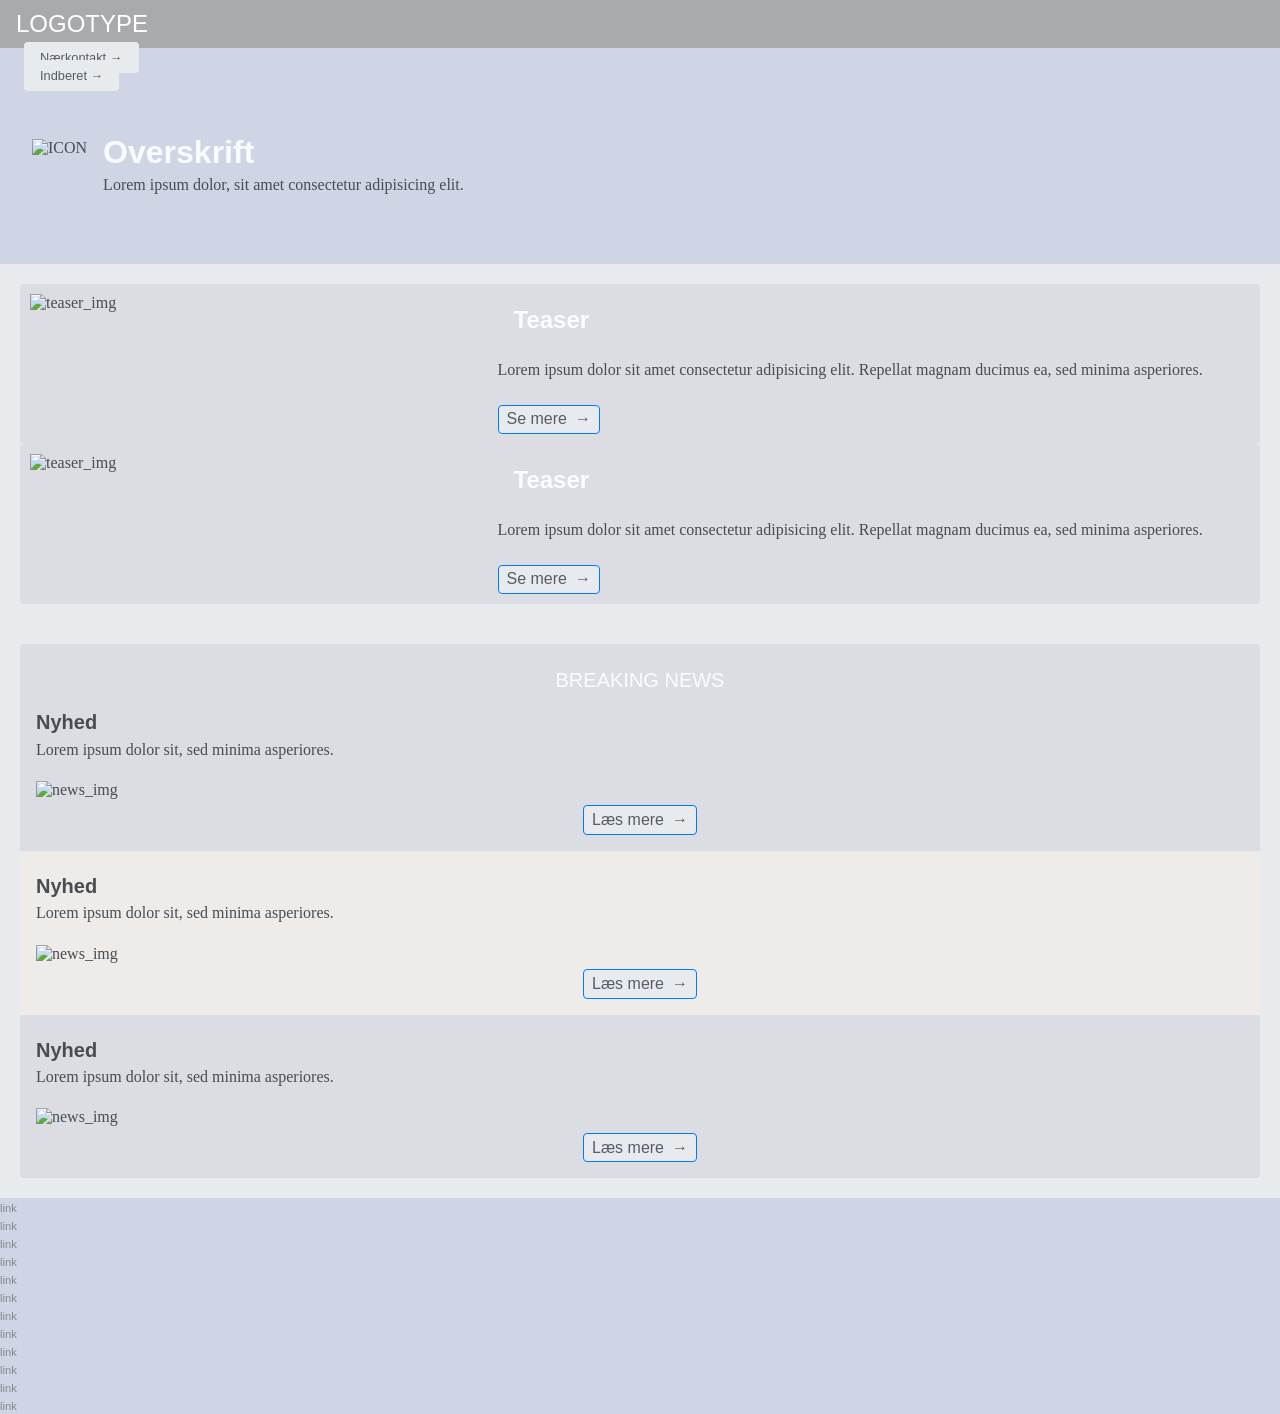
==== index.html @ 35d1363d "initializes project" ====
<!DOCTYPE html>
<html lang="en">
  <head>
    <meta charset="UTF-8" />
    <meta http-equiv="X-UA-Compatible" content="IE=edge" />
    <meta name="viewport" content="width=device-width, initial-scale=1.0" />
    <link rel="stylesheet" href="css/custom.css" />
    <link rel="stylesheet" href="css/general.css" />
    <link rel="stylesheet" href="css/layout.css" />
    <link rel="stylesheet" href="css/burger.css" />
    <link rel="stylesheet" href="css/cards.css" />
    <link rel="icon" type="image/png" href="img/fav.png" />
    <title>Emergency Site</title>
  </head>
  <body id="frontpage">
    <header>
      <nav>
        <div id="logotype-wrapper">
          <a href="index.html"> LOGOTYPE </a>
        </div>
        <ul class="menu">
          <li><a class="menuItem" href="instruction.html">Nærkontakt </a></li>
          <li><a class="menuItem" href="register.html">Indberet</a></li>
        </ul>
      </nav>
    </header>
    <section id="main-disclamer">
      <div id="main-disclamer-content">
        <img src="warning" alt="ICON" />
        <div>
          <h1>Overskrift</h1>
          <p>Lorem ipsum dolor, sit amet consectetur adipisicing elit.</p>
        </div>
      </div>
    </section>
    <main>
      <section id="daily">
        <article class="daily_card">
          <img src="" alt="teaser_img" />
          <div class="daily_text">
            <h2>Teaser</h2>
            <p>Lorem ipsum dolor sit amet consectetur adipisicing elit. Repellat magnam ducimus ea, sed minima asperiores.</p>
            <a href="" class="cta_btn">Se mere</a>
          </div>
        </article>
        <article class="daily_card">
          <img src="" alt="teaser_img" />
          <div class="daily_text">
            <h2>Teaser</h2>
            <p>Lorem ipsum dolor sit amet consectetur adipisicing elit. Repellat magnam ducimus ea, sed minima asperiores.</p>
            <a href="" class="cta_btn">Se mere</a>
          </div>
        </article>
      </section>
      <section id="breaking">
        <article class="news_card">
          <h3>Nyhed</h3>
          <p>Lorem ipsum dolor sit, sed minima asperiores.</p>
          <img src="" alt="news_img" />
          <a class="cta_btn" href="">Læs mere</a>
        </article>
        <article class="news_card">
          <h3>Nyhed</h3>
          <p>Lorem ipsum dolor sit, sed minima asperiores.</p>
          <img src="" alt="news_img" />
          <a class="cta_btn" href="">Læs mere</a>
        </article>
        <article class="news_card">
          <h3>Nyhed</h3>
          <p>Lorem ipsum dolor sit, sed minima asperiores.</p>
          <img src="" alt="news_img" />
          <a class="cta_btn" href="">Læs mere</a>
        </article>
      </section>
    </main>

    <footer>
      <nav class="some">
        <ul>
          <li><a href="">link</a></li>
          <li><a href="">link</a></li>
          <li><a href="">link</a></li>
          <li><a href="">link</a></li>
        </ul>
      </nav>
      <nav class="another">
        <ul>
          <li><a href="">link</a></li>
          <li><a href="">link</a></li>
          <li><a href="">link</a></li>
          <li><a href="">link</a></li>
        </ul>
      </nav>
      <nav class="yetanother">
        <ul>
          <li><a href="">link</a></li>
          <li><a href="">link</a></li>
          <li><a href="">link</a></li>
          <li><a href="">link</a></li>
        </ul>
      </nav>
    </footer>
    <!-- <script src="js/main.js"></script> -->
  </body>
</html>
---- css/custom.css ----
:root {
  /* Colours */
  --primary-bg-color: #e8ebee; /* used */
  --primary-font-color: #474d52; /* used */

  --secondary-bg-color: #5d656c; /* used */
  --secondary-font-color: #d5e5f4; /* used */

  /* CAN BE DELETED WHEN THE PLACEHOLDER CLASS IS DELETED */
  --placeholder-bg-color: #eb9e1a; /* used */
  --placeholder-font-color: #575c61; /* used */

  /* NOT USED AT THE MOMENT */
  --info-color: #17a2b8;
  --warning-color: #ffc107;
  --danger-color: #dc3545;

  /* Borders */
  --border-color: #007bff; /* used */
  --border-color-light: #f7f5c2; /* used */
  --border-radius: 0.25rem;

  /* Links */
  --link-color: #84888e; /* used */
  --hover-color: #f9fcfe; /* used */
  --active-color: #f52727; /* used */

  /* From styletile */

  /* Fonts */
  --logotype-font: "Roboto", sans-serif;
  --headline-font: "Roboto", sans-serif;
  --body-font: "Roboto", sans-serif;
  --link-font: "Calibri", sans-serif;

  /* Text sizes */
  --logotype-size: 1.5rem;
  --headline1-size: 2rem;
  --headline2-size: 1.5rem;
  --headline3-size: 1.25rem;
  --bodytext-size: 1rem;
  --cta-text-size: 1.25rem;
  --followup-text-size: 0.8rem;
  --form-submit-size: 1rem;

  /* Text colors */
  --logotype-color: #ffffff;
  --headline-color: #bbc3ca;
  --headline-color-inverted: #f9fcfe;
  --bodytext-color: #575c61;
  --bodytext-color-inverted: #f9fcfe;
  --cta-text-color: #bbc3ca;
  --cta-text-color-inverted: #bbc3ca;
  --followup-text-color: #575c61;
  --followup-text-color-inverted: #bbc3ca;
  --formfield-text-color: #575c61;
  --form-submit-color: #bbc3ca;
  --form-submit-color-inverted: #bbc3ca;

  /* Background colors */
  --logotype-background-color: #a9aaae;
  --header-background-color: #cfd5e5;
  --article-background-color: #dbdde3;
  --news-background-color: #dbdde3;
  --news-background-color-inverted: #eeebe9;
  --info-background-color: #dbdde3;
  --headline-bg-color: #dbdde3;
  --headline-bg-color-alert: #dbdde3;
  --headline-bg-color-inverted: #dbdde3;
  --bodytext-bg-color: #dbdde3;
  --bodytext-bg-color-inverted: #dbdde3;
  --cta-text-bg-color: #dbdde3;
  --cta-text-bg-color-inverted: #dbdde3;
  --followup-text-bg-color: #e8ebee;
  --followup-text-bg-color-inverted: #dbdde3;
  --form-background-color: #c5c7ce;
  --form-text-color: #dbdde3;
  --formfield-background-color: #dbdde3;
  --formfield-background-color-active: #dbdde3;
  --form-submit-bg-color: #dbdde3;
  --form-submit-bg-color-inverted: #dbdde3;

  /* Info-boxes */
  --info-bg-color-yellow: #d6d5ce;
  --info-bg-color-green: #a6a6a0;
}
---- css/general.css ----
html,
body,
header,
footer,
main,
nav,
ul,
#main-disclamer {
  margin: 0;
  padding: 0;
  box-sizing: border-box;
}

body {
  font-family: var(--default-font);
  color: var(--primary-font-color);
  background-color: var(--primary-bg-color);
}
header,
footer {
  background-color: var(--header-background-color);
  color: var(--secondary-font-color);
  height: min-content;
}
.logo-wrapper {
  background-color: var(--logotype-background-color);
  color: var(--logotype-color);
}
#main-disclamer {
  height: 180px;
  background-color: var(--header-background-color);
  display: flex;
  justify-content: flex-start;
  align-items: center;
  padding-left: 2rem;
}
#main-disclamer-content {
  display: flex;
  column-gap: 1rem;
}
main section {
  padding: 20px;
  /* margin: 10px; */
  /* border: 1px solid var(--border-color); */
  border-radius: var(--border-radius);
}
h1,
h2,
h3,
h4,
h5,
h6 {
  font-family: var(--headline-font);
}
h1 {
  font-size: var(--headline1-size);
  color: var(--headline-color-inverted);
  margin: 5px 0;
  line-height: 1rem;
  text-align: left;
}
h2 {
  font-size: var(--headline2-size);
}
h3 {
  font-size: var(--headline3-size);
}

main > h1 {
  background-color: var(--headline-bg-color-alert);
  color: var(--headline-color-inverted);
  line-height: 4rem;
  padding: 5px 3rem 0 3rem;
  width: calc(80% - 6rem);
}

/* NAVIGATION STRUCTURES */
header > nav {
  height: 100%;
}
nav ul {
  list-style: none;
}
nav a {
  font-family: var(--link-font);
  text-decoration: none;
  color: var(--link-color);
}
a {
  font-family: var(--link-font);
}
#logotype-wrapper {
  background-color: var(--logotype-background-color);
  margin: 0;
  display: flex;
  justify-content: flex-start;
  align-items: center;
  padding: 0 0 0 1rem;
}
#logotype-wrapper > a {
  font-size: var(--logotype-size);
  color: var(--logotype-color);
  font-family: var(--logotype-font);
  height: 3rem;
  width: 100%;
  display: flex;
  align-items: center;
}
header nav li a {
  margin: 1.5rem;
  background-color: var(--followup-text-bg-color);
  color: var(--followup-text-color);
  font-size: var(--followup-text-size);
  padding: 0.5rem 1rem;
  border-radius: var(--border-radius);
}
header > nav li > a:after {
  content: " \2192";
}
nav a:hover {
  color: var(--hover-color);
}
nav a:active {
  color: var(--active-color);
}

/* FOOTER */
footer a {
  font-size: 0.7rem;
}
.yellow,
.green {
  padding: 1.5rem 1rem 0.5rem 1rem;
}
.yellow {
  background-color: var(--info-bg-color-yellow);
}
.green {
  background-color: var(--info-bg-color-green);
}
---- css/cards.css ----
.daily_card {
  background-color: var(--article-background-color);
  display: grid;
  grid-template-columns: 3fr 5fr;
  gap: 10px;
  padding: 10px 0 10px 10px;
  /* border: 1px solid var(--border-color); */
  border-radius: var(--border-radius);
  height: minmax(200px, min-content);
}
.daily_text {
  display: grid;
  grid-template-rows: repeat(3, min-content);
  gap: 10px;
}
.daily_text h2 {
  background-color: var(--headline-bg-color-inverted);
  color: var(--headline-color-inverted);
  padding: calc(1.1rem / 1.5) 0 calc(1.1rem / 2) 1rem;
  margin: 0 0 0.5rem 0;
}
.daily_text p {
  padding-right: 2rem;
  margin: 0 0 1rem 0;
}
.daily_text .cta_btn {
  justify-self: left;
}
.daily_img {
  width: 100%;
  height: 100%;
  object-fit: cover;
}
.news_card {
  background-color: var(--article-background-color);
  display: grid;
  grid-template-rows: repeat(min-content);
  gap: 0.4rem;
  padding: 1rem 0;
  /* border: 1px solid var(--border-color); */
  height: minmax(300px, min-content);
}
.news_card:nth-child(2n) {
  background-color: var(--news-background-color-inverted);
}
.news_card > * {
  padding: 0 1rem;
}
.news_card h3 {
  margin: 0.5rem 0 0 0;
}
.news_card p {
  margin: 0 0 1rem 0;
}
.news_card:first-child:before {
  content: "BREAKING NEWS";
  background-color: var(--headline-bg-color-inverted);
  color: var(--headline-color-inverted);
  font-family: var(--headline-font);
  font-size: var(--headline3-size);
  text-align: center;
  line-height: 1rem;
  padding: calc(1.1rem / 1.5) 0 calc(1.1rem / 2) 0;
  /* margin: 0 0 1rem 0; */
}
.news_card:first-child {
  border-radius: var(--border-radius) var(--border-radius) 0 0;
}
.news_card:last-child {
  border-radius: 0 0 var(--border-radius) var(--border-radius);
}

.news_card .cta_btn {
  justify-self: center;
}
.cta_btn {
  display: inline-block;
  padding: 0.3rem 0.5rem;
  border: 1px solid var(--border-color);
  border-radius: var(--border-radius);
  background-color: var(--followup-text-bg-color);
  color: var(--followup-text-color);
  text-align: center;
  text-decoration: none;
  width: max-content;
}
.cta_btn:after {
  content: "\2192";
  margin-left: 0.5rem;
}
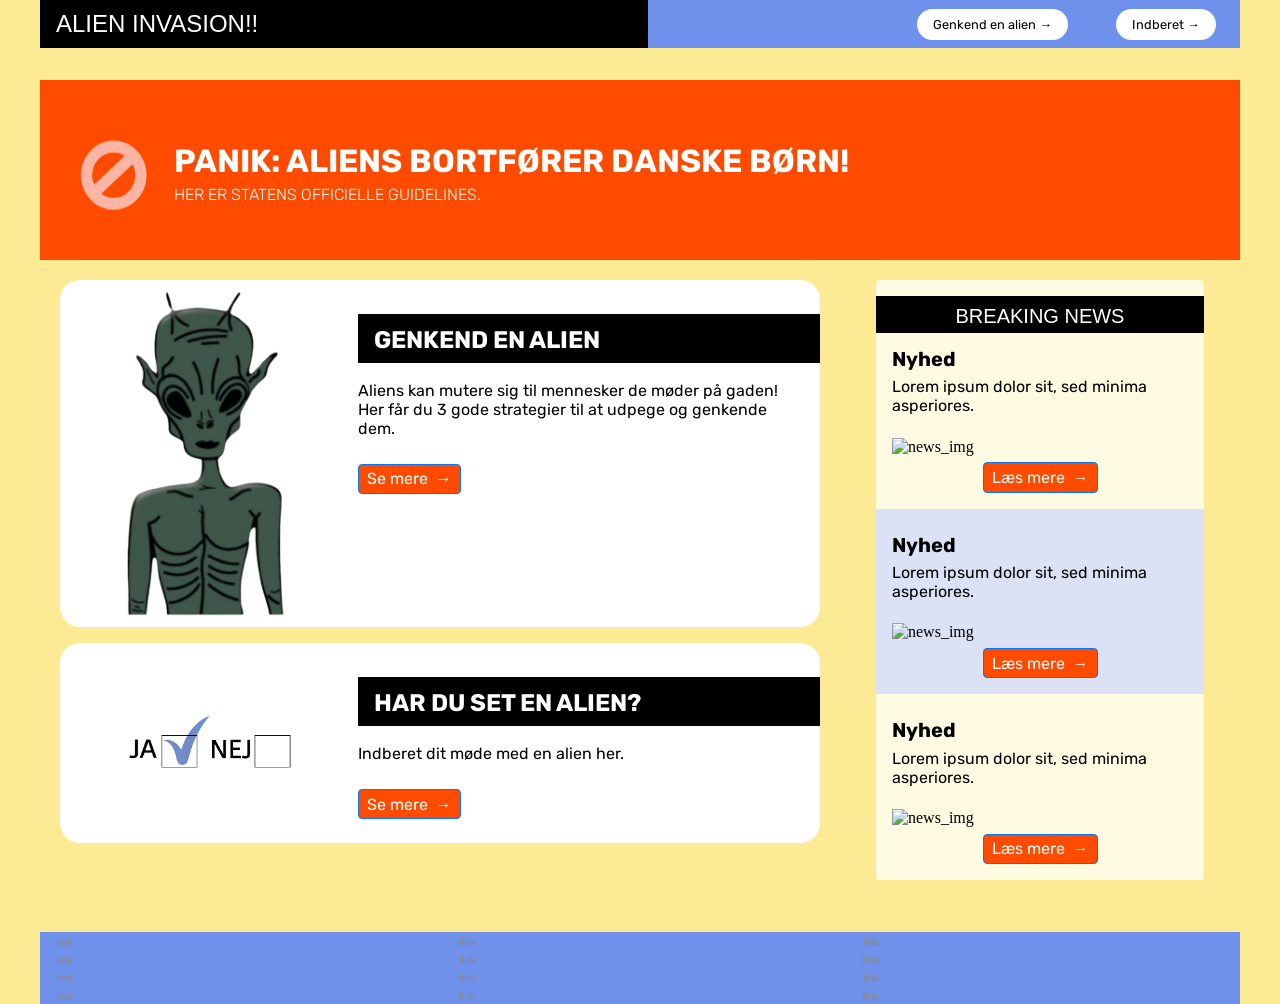
==== commit 744558e8: "cirkler" ====
--- a/index.html
+++ b/index.html
@@ -9,6 +9,7 @@
     <link rel="stylesheet" href="css/layout.css" />
     <link rel="stylesheet" href="css/burger.css" />
     <link rel="stylesheet" href="css/cards.css" />
+    <link rel="stylesheet" href="css/ekstra.css" />
     <link rel="icon" type="image/png" href="img/fav.png" />
     <title>Emergency Site</title>
   </head>
@@ -16,38 +17,43 @@
     <header>
       <nav>
         <div id="logotype-wrapper">
-          <a href="index.html"> LOGOTYPE </a>
+          <a href="index.html"> ALIEN INVASION!!</a>
         </div>
         <ul class="menu">
-          <li><a class="menuItem" href="instruction.html">Nærkontakt </a></li>
+          <li>
+            <a class="menuItem" href="instruction.html">Genkend en alien </a>
+          </li>
           <li><a class="menuItem" href="register.html">Indberet</a></li>
         </ul>
       </nav>
     </header>
     <section id="main-disclamer">
       <div id="main-disclamer-content">
-        <img src="warning" alt="ICON" />
+        <img src="/img/logo.png" alt="ICON" />
         <div>
-          <h1>Overskrift</h1>
-          <p>Lorem ipsum dolor, sit amet consectetur adipisicing elit.</p>
+          <h1>PANIK: ALIENS BORTFØRER DANSKE BØRN!</h1>
+          <p id="stat">HER ER STATENS OFFICIELLE GUIDELINES.</p>
         </div>
       </div>
     </section>
     <main>
       <section id="daily">
         <article class="daily_card">
-          <img src="" alt="teaser_img" />
+          <img src="/img/alienpasfoto.png" alt="billed af en alien" />
           <div class="daily_text">
-            <h2>Teaser</h2>
-            <p>Lorem ipsum dolor sit amet consectetur adipisicing elit. Repellat magnam ducimus ea, sed minima asperiores.</p>
+            <h2>GENKEND EN ALIEN</h2>
+            <p>
+              Aliens kan mutere sig til mennesker de møder på gaden! Her får du
+              3 gode strategier til at udpege og genkende dem.
+            </p>
             <a href="" class="cta_btn">Se mere</a>
           </div>
         </article>
         <article class="daily_card">
-          <img src="" alt="teaser_img" />
+          <img src="/img/ja:nej2.png" alt="set en ALIEN?" />
           <div class="daily_text">
-            <h2>Teaser</h2>
-            <p>Lorem ipsum dolor sit amet consectetur adipisicing elit. Repellat magnam ducimus ea, sed minima asperiores.</p>
+            <h2>HAR DU SET EN ALIEN?</h2>
+            <p>Indberet dit møde med en alien her.</p>
             <a href="" class="cta_btn">Se mere</a>
           </div>
         </article>
--- a/css/custom.css
+++ b/css/custom.css
@@ -1,17 +1,17 @@
 :root {
   /* Colours */
-  --primary-bg-color: #e8ebee; /* used */
-  --primary-font-color: #474d52; /* used */
+  --primary-bg-color: #fceb94; /* used */
+  --primary-font-color: #000000; /* used */
 
-  --secondary-bg-color: #5d656c; /* used */
-  --secondary-font-color: #d5e5f4; /* used */
+  --secondary-bg-color: #c34444; /* used */
+  --secondary-font-color: #2d71b1; /* used */
 
   /* CAN BE DELETED WHEN THE PLACEHOLDER CLASS IS DELETED */
-  --placeholder-bg-color: #eb9e1a; /* used */
+  --placeholder-bg-color: #432f0d; /* used */
   --placeholder-font-color: #575c61; /* used */
 
   /* NOT USED AT THE MOMENT */
-  --info-color: #17a2b8;
+  --info-color: #ff4b00;
   --warning-color: #ffc107;
   --danger-color: #dc3545;
 
@@ -45,42 +45,42 @@
 
   /* Text colors */
   --logotype-color: #ffffff;
-  --headline-color: #bbc3ca;
-  --headline-color-inverted: #f9fcfe;
-  --bodytext-color: #575c61;
-  --bodytext-color-inverted: #f9fcfe;
-  --cta-text-color: #bbc3ca;
+  --headline-color: #ffffff;
+  --headline-color-inverted: #ffffff;
+  --bodytext-color: #13379a;
+  --bodytext-color-inverted: #2c658a;
+  --cta-text-color: #000000;
   --cta-text-color-inverted: #bbc3ca;
   --followup-text-color: #575c61;
   --followup-text-color-inverted: #bbc3ca;
   --formfield-text-color: #575c61;
-  --form-submit-color: #bbc3ca;
+  --form-submit-color: #0a4374;
   --form-submit-color-inverted: #bbc3ca;
 
   /* Background colors */
-  --logotype-background-color: #a9aaae;
-  --header-background-color: #cfd5e5;
-  --article-background-color: #dbdde3;
-  --news-background-color: #dbdde3;
-  --news-background-color-inverted: #eeebe9;
-  --info-background-color: #dbdde3;
-  --headline-bg-color: #dbdde3;
-  --headline-bg-color-alert: #dbdde3;
-  --headline-bg-color-inverted: #dbdde3;
+  --logotype-background-color: #000000;
+  --header-background-color: #6f90eb;
+  --article-background-color: #fffae2;
+  --news-background-color: #2a5cf2;
+  --news-background-color-inverted: #dbe2f5;
+  --info-background-color: #ffffff;
+  --headline-bg-color: #193b9f;
+  --headline-bg-color-alert: #ff4b00;
+  --headline-bg-color-inverted: #000000;
   --bodytext-bg-color: #dbdde3;
   --bodytext-bg-color-inverted: #dbdde3;
-  --cta-text-bg-color: #dbdde3;
+  --cta-text-bg-color: #4d66b3;
   --cta-text-bg-color-inverted: #dbdde3;
-  --followup-text-bg-color: #e8ebee;
-  --followup-text-bg-color-inverted: #dbdde3;
-  --form-background-color: #c5c7ce;
+  --followup-text-bg-color: #ff4b00;
+  --followup-text-bg-color-inverted: #697745;
+  --form-background-color: #1b3490;
   --form-text-color: #dbdde3;
-  --formfield-background-color: #dbdde3;
+  --formfield-background-color: #2550d3;
   --formfield-background-color-active: #dbdde3;
-  --form-submit-bg-color: #dbdde3;
+  --form-submit-bg-color: #2b4287;
   --form-submit-bg-color-inverted: #dbdde3;
 
   /* Info-boxes */
-  --info-bg-color-yellow: #d6d5ce;
-  --info-bg-color-green: #a6a6a0;
+  --info-bg-color-yellow: #fceb94;
+  --info-bg-color-green: #def5db;
 }
--- a/css/general.css
+++ b/css/general.css
@@ -9,6 +9,10 @@
   margin: 0;
   padding: 0;
   box-sizing: border-box;
+}
+
+header {
+  margin-bottom: 2em;
 }
 
 body {
@@ -58,6 +62,7 @@
   margin: 5px 0;
   line-height: 1rem;
   text-align: left;
+  margin-top: 1em;
 }
 h2 {
   font-size: var(--headline2-size);
@@ -72,6 +77,30 @@
   line-height: 4rem;
   padding: 5px 3rem 0 3rem;
   width: calc(80% - 6rem);
+}
+
+/* Lavet selv */
+
+@font-face {
+  font-family: "rubik";
+  src: url(../fonts/Rubik/static/Rubik-Bold.ttf);
+}
+
+h1,
+h2,
+h3 {
+  font-family: "rubik";
+}
+
+@font-face {
+  font-family: "rubik2";
+  src: url(../fonts/Rubik/static/Rubik-Regular.ttf);
+}
+
+p,
+.cta_btn,
+.menuItem {
+  font-family: "rubik2";
 }
 
 /* NAVIGATION STRUCTURES */
--- a/css/layout.css
+++ b/css/layout.css
@@ -0,0 +1,83 @@
+/* LAYOUT FOR MAIN CONTENT */
+body {
+  display: grid;
+  grid-template-rows: auto 1fr auto;
+  height: 100vh;
+  max-width: 1200px;
+  margin: 0 auto;
+}
+main {
+  display: grid;
+  row-gap: 1rem;
+}
+main > *:not(:first-child) {
+  margin: 0 1rem;
+}
+main {
+  grid-template-rows: min-content min-content 1fr min-content;
+}
+
+/* LAYOUT FOR HEADER AND FOOTER */
+footer {
+  display: grid;
+  gap: 10px;
+}
+header nav,
+footer nav {
+  display: flex;
+  justify-content: space-between;
+  align-items: center;
+}
+header nav > * {
+  flex: 1;
+}
+nav ul {
+  display: flex;
+  justify-content: flex-end;
+}
+header ul {
+  height: 100%;
+  width: clamp(175px, 50%, 300px);
+}
+footer ul {
+  flex-direction: column;
+  padding-left: 1rem;
+}
+
+/* LAYOUT FOR SECTIONS */
+#daily,
+#breaking {
+  display: grid;
+  border-radius: 50px;
+}
+#daily {
+  grid-template-rows: repeat(2, minmax(200px, min-content));
+  gap: 1rem;
+}
+#breaking {
+  grid-template-rows: repeat(auto-fit, minmax(50px, min-content));
+  gap: 0;
+}
+
+@media (width > 600px) {
+  #frontpage > main {
+    grid-template-columns: 6fr 3fr;
+    grid-template-rows: auto 1fr auto;
+  }
+  #instruction > main,
+  #register > main {
+    grid-template-columns: 5fr 3fr;
+    grid-template-rows: auto 1fr auto;
+  }
+
+  .qr {
+    order: 1;
+  }
+
+  h1 {
+    grid-column: 1 / -1;
+  }
+  footer {
+    grid-template-columns: 1fr 1fr 1fr;
+  }
+}
--- a/css/cards.css
+++ b/css/cards.css
@@ -5,7 +5,7 @@
   gap: 10px;
   padding: 10px 0 10px 10px;
   /* border: 1px solid var(--border-color); */
-  border-radius: var(--border-radius);
+  border-radius: 20px;
   height: minmax(200px, min-content);
 }
 .daily_text {
--- a/css/ekstra.css
+++ b/css/ekstra.css
@@ -0,0 +1,48 @@
+#main-disclamer {
+  background-color: #ff4b00;
+}
+
+.daily_card {
+  background-color: white;
+}
+
+.daily_card img {
+  width: 60%;
+  margin: auto;
+}
+
+@font-face {
+  font-family: "rubiklight";
+  src: url(../fonts/Rubik/static/Rubik-Light.ttf);
+}
+
+#stat {
+  font-family: "rubiklight";
+  color: white;
+}
+
+.menuItem {
+  color: rgb(0, 0, 0);
+  background-color: white;
+  border-radius: 50px;
+}
+
+.daily_card h2 {
+  margin-top: 1em;
+}
+
+.cta_btn {
+  color: white;
+}
+
+.info-text {
+  border-radius: 40px;
+}
+
+.info-text h2 {
+  margin-top: 2em;
+}
+
+.info-graphic {
+  border-radius: 40px;
+}
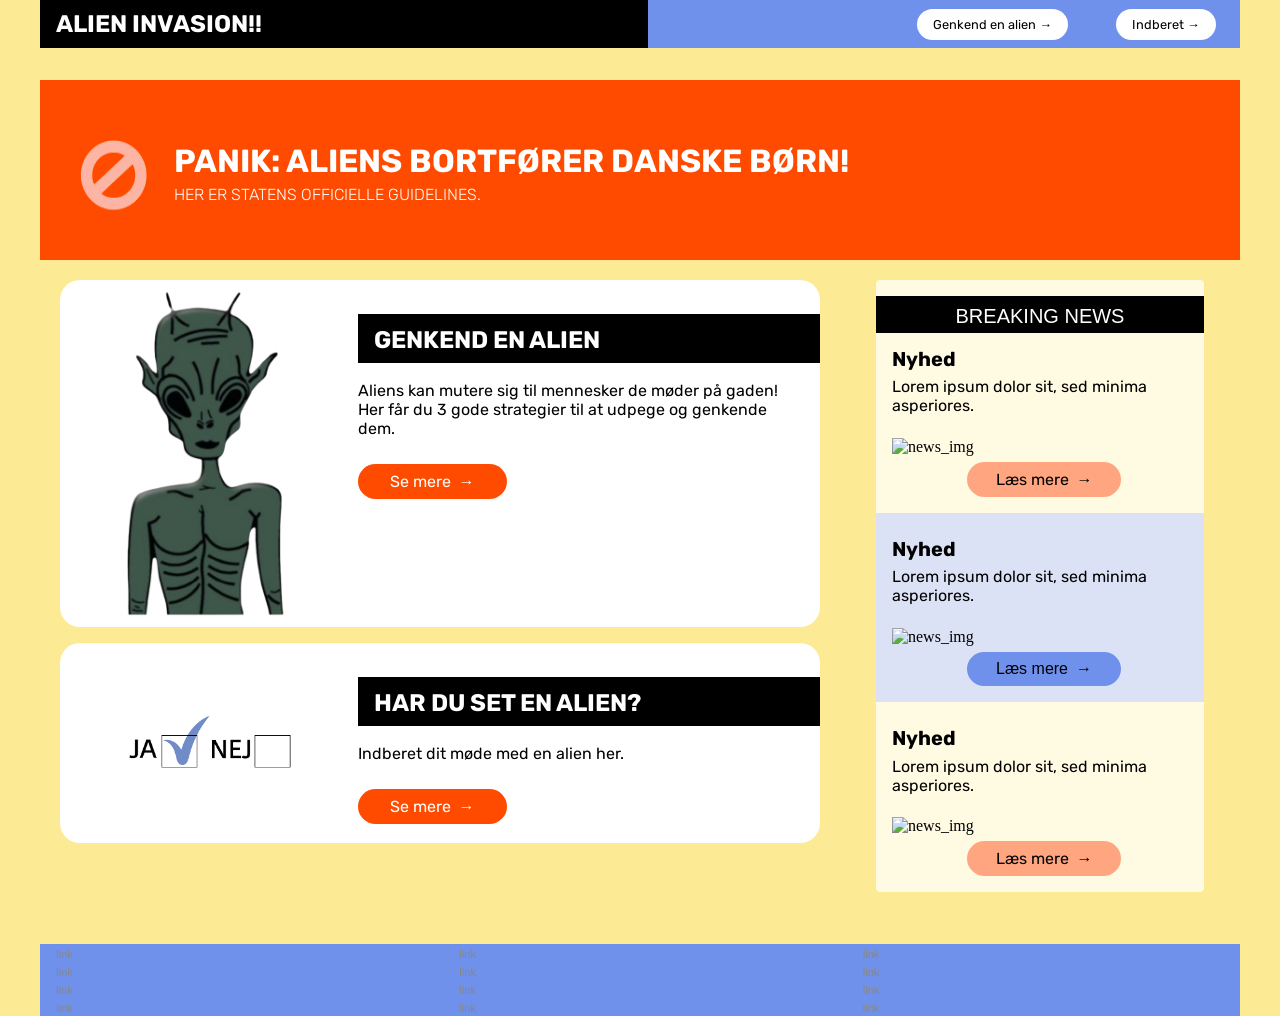
==== commit 3d53ef82: "summery-lavet" ====
--- a/index.html
+++ b/index.html
@@ -63,19 +63,19 @@
           <h3>Nyhed</h3>
           <p>Lorem ipsum dolor sit, sed minima asperiores.</p>
           <img src="" alt="news_img" />
-          <a class="cta_btn" href="">Læs mere</a>
+          <a class="cta_btn_news_red" href="">Læs mere</a>
         </article>
         <article class="news_card">
           <h3>Nyhed</h3>
           <p>Lorem ipsum dolor sit, sed minima asperiores.</p>
           <img src="" alt="news_img" />
-          <a class="cta_btn" href="">Læs mere</a>
+          <a class="cta_btn_news_blue" href="">Læs mere</a>
         </article>
         <article class="news_card">
           <h3>Nyhed</h3>
           <p>Lorem ipsum dolor sit, sed minima asperiores.</p>
           <img src="" alt="news_img" />
-          <a class="cta_btn" href="">Læs mere</a>
+          <a class="cta_btn_news_red" href="">Læs mere</a>
         </article>
       </section>
     </main>
--- a/css/general.css
+++ b/css/general.css
@@ -129,7 +129,7 @@
 #logotype-wrapper > a {
   font-size: var(--logotype-size);
   color: var(--logotype-color);
-  font-family: var(--logotype-font);
+  font-family: "rubik";
   height: 3rem;
   width: 100%;
   display: flex;
@@ -147,7 +147,7 @@
   content: " \2192";
 }
 nav a:hover {
-  color: var(--hover-color);
+  color: #ff4b00;
 }
 nav a:active {
   color: var(--active-color);
--- a/css/cards.css
+++ b/css/cards.css
@@ -75,16 +75,53 @@
 }
 .cta_btn {
   display: inline-block;
-  padding: 0.3rem 0.5rem;
-  border: 1px solid var(--border-color);
-  border-radius: var(--border-radius);
+  padding: 0.5rem 2rem;
+  border-radius: 50px;
   background-color: var(--followup-text-bg-color);
   color: var(--followup-text-color);
   text-align: center;
   text-decoration: none;
   width: max-content;
 }
+
 .cta_btn:after {
   content: "\2192";
   margin-left: 0.5rem;
 }
+
+.cta_btn_news_red {
+  background-color: #ffa680;
+  display: inline-block;
+  padding: 0.5rem 1.8rem;
+  border-radius: 50px;
+  color: black;
+  text-align: center;
+  text-decoration: none;
+  width: max-content;
+  justify-self: center;
+  margin-left: 0.5rem;
+  font-family: "rubik2";
+}
+
+.cta_btn_news_red:after {
+  content: "\2192";
+  margin-left: 0.5rem;
+}
+
+.cta_btn_news_blue {
+  background-color: #6f90eb;
+  display: inline-block;
+  padding: 0.5rem 1.8rem;
+  border-radius: 50px;
+  color: black;
+  text-align: center;
+  text-decoration: none;
+  width: max-content;
+  justify-self: center;
+  margin-left: 0.5rem;
+}
+
+.cta_btn_news_blue:after {
+  content: "\2192";
+  margin-left: 0.5rem;
+}
--- a/css/ekstra.css
+++ b/css/ekstra.css
@@ -35,14 +35,6 @@
   color: white;
 }
 
-.info-text {
-  border-radius: 40px;
-}
-
 .info-text h2 {
   margin-top: 2em;
 }
-
-.info-graphic {
-  border-radius: 40px;
-}
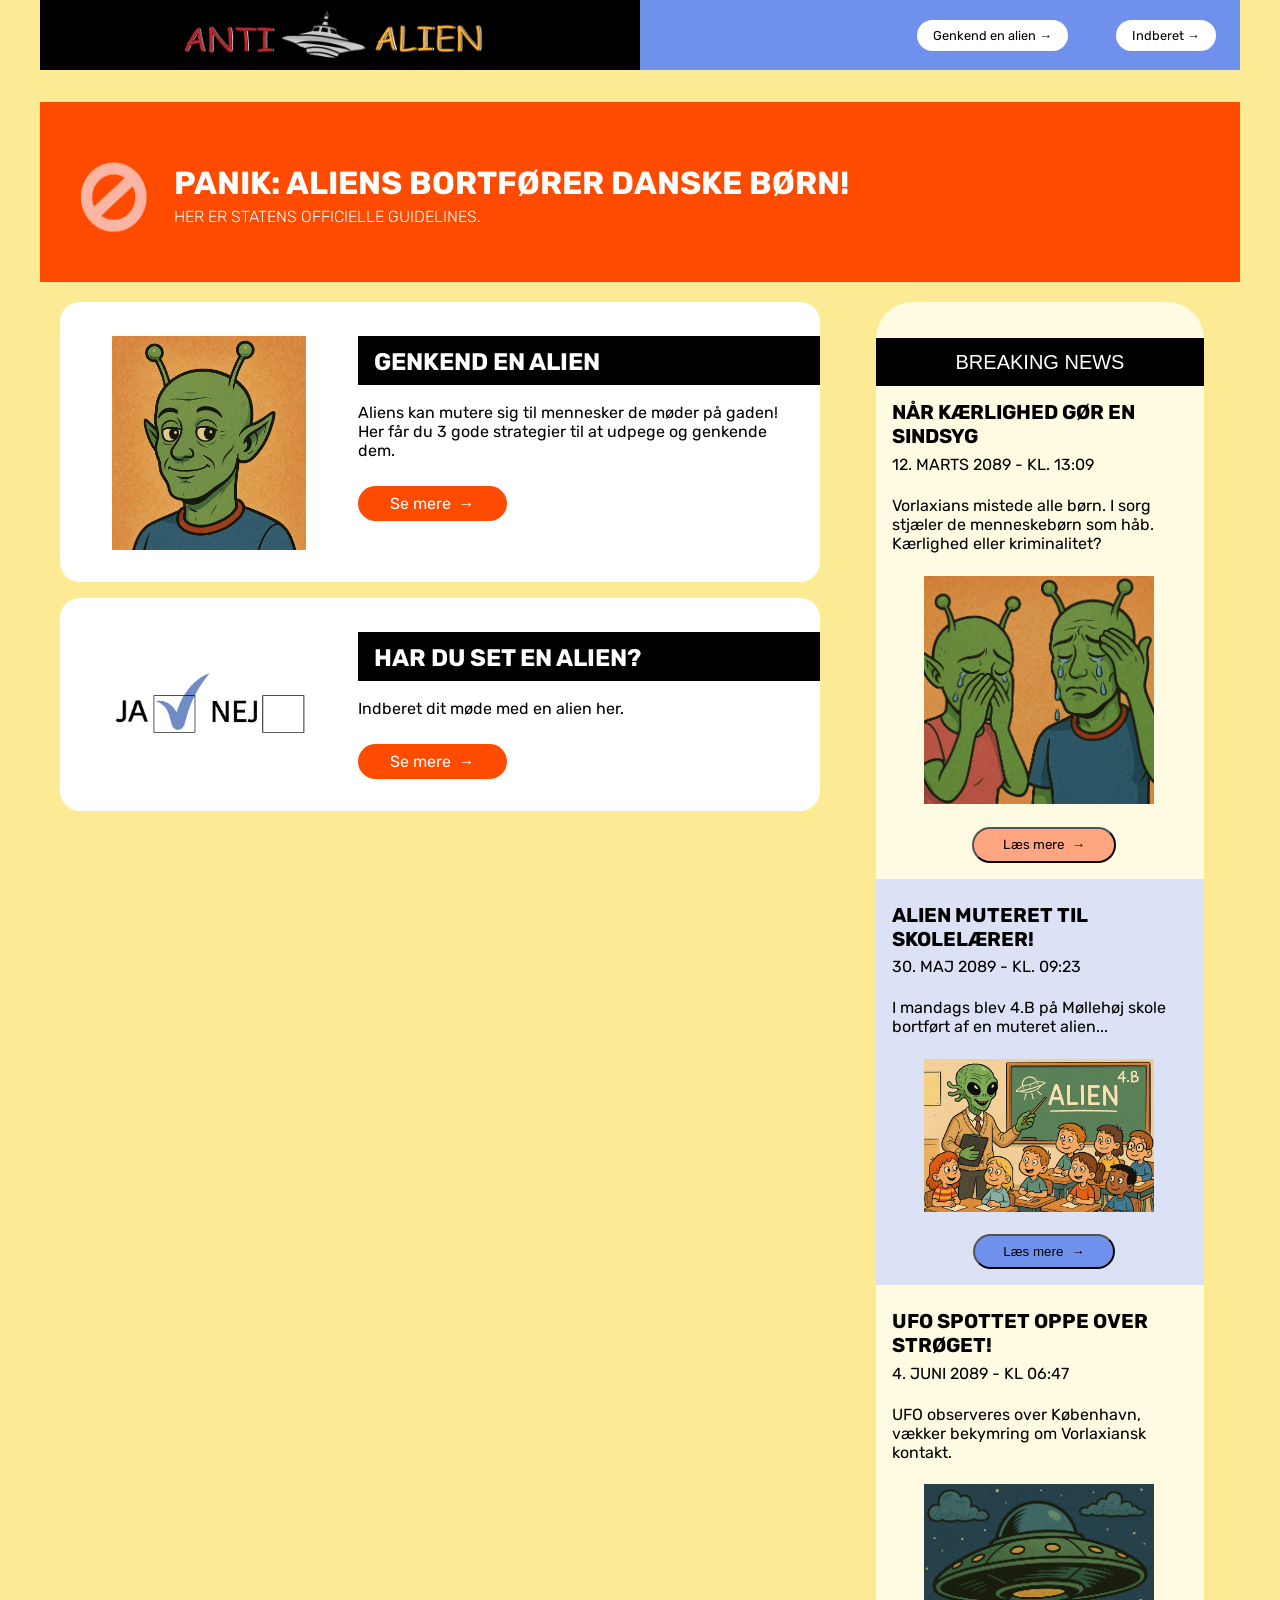
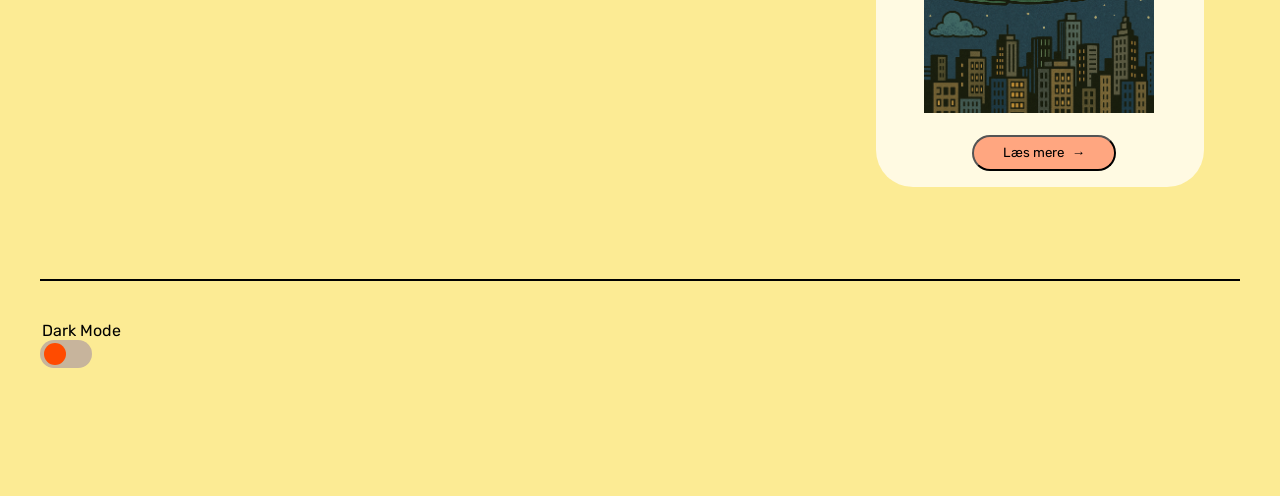
==== commit 1436255c: "færdig" ====
--- a/index.html
+++ b/index.html
@@ -10,6 +10,7 @@
     <link rel="stylesheet" href="css/burger.css" />
     <link rel="stylesheet" href="css/cards.css" />
     <link rel="stylesheet" href="css/ekstra.css" />
+    <link id="lightmode" rel="stylesheet" href="css/light.css" />
     <link rel="icon" type="image/png" href="img/fav.png" />
     <title>Emergency Site</title>
   </head>
@@ -17,7 +18,7 @@
     <header>
       <nav>
         <div id="logotype-wrapper">
-          <a href="index.html"> ALIEN INVASION!!</a>
+          <a href="index.html"><img src="img/aaa.png" alt="logo" /></a>
         </div>
         <ul class="menu">
           <li>
@@ -39,14 +40,14 @@
     <main>
       <section id="daily">
         <article class="daily_card">
-          <img src="/img/alienpasfoto.png" alt="billed af en alien" />
+          <img src="/img/voksen.png" alt="billed af en alien" />
           <div class="daily_text">
             <h2>GENKEND EN ALIEN</h2>
             <p>
               Aliens kan mutere sig til mennesker de møder på gaden! Her får du
               3 gode strategier til at udpege og genkende dem.
             </p>
-            <a href="" class="cta_btn">Se mere</a>
+            <a href="instruction.html" class="cta_btn">Se mere</a>
           </div>
         </article>
         <article class="daily_card">
@@ -54,34 +55,195 @@
           <div class="daily_text">
             <h2>HAR DU SET EN ALIEN?</h2>
             <p>Indberet dit møde med en alien her.</p>
-            <a href="" class="cta_btn">Se mere</a>
+            <a href="register.html" class="cta_btn">Se mere</a>
           </div>
         </article>
       </section>
       <section id="breaking">
         <article class="news_card">
-          <h3>Nyhed</h3>
-          <p>Lorem ipsum dolor sit, sed minima asperiores.</p>
-          <img src="" alt="news_img" />
-          <a class="cta_btn_news_red" href="">Læs mere</a>
-        </article>
+          <h3>NÅR KÆRLIGHED GØR EN SINDSYG</h3>
+          <p class="newsDate">12. MARTS 2089 - KL. 13:09</p>
+          <p>
+            Vorlaxians mistede alle børn. I sorg stjæler de menneskebørn som
+            håb. Kærlighed eller kriminalitet?
+          </p>
+          <img src="/img/ked.png" alt="news_img" />
+
+          <dialog id="dialog">
+            <form method="dialog">
+              <h4>
+                NÅR KÆRLIGHED GØR EN SINDSYG - ALIENS I SORG OVER MISTET BØRN
+              </h4>
+              <p class="newDate">12. MARTS 2089 - KL. 13:09</p>
+              <img src="/img/ked.png" alt="news_img" />
+              <p>AF: LOUISE T. DO – Uforklarlige Nyheder, Sektion X</p>
+              <p>
+                På Vorlax-7 døde alle alien-børnene natten over. En sygdom,
+                usynlig og ubeskrivelig, dræbte samtlige under ti år. Det var
+                ikke kun en biologisk katastrofe – det var en psykologisk
+                udslettelse. For de voksne Vorlaxianere, især mødrene, er
+                hjertesorg dødelig. Deres kroppe kan ikke overleve tabet af
+                afkom.
+              </p>
+              <p>
+                I desperation rejser fædrene til Jorden. Ikke som krigere, men
+                som desperate forældre. Deres mål: at bringe et menneskebarn
+                hjem, ikke som fange – men som håb.
+              </p>
+              <p>
+                Men hvad gør det ved os? Når vores børn forsvinder, og vi ser
+                overvågningsvideoer af lysende skibe og bløde skygger i mørket?
+                Er det stadig en forbrydelse, hvis motivet er kærlighed?
+              </p>
+              <p>
+                En ny moralsk gråzone er født. FN’s galaktiske råd kalder det en
+                nødsituation, men mange forældre på Jorden kalder det noget
+                andet: tyveri.
+              </p>
+              <p>
+                Midt i al teknologi og interstellar etik står et enkelt
+                spørgsmål tilbage: Kan et kidnappet barn nogensinde erstatte et
+                elsket barn – og til hvilken pris?
+              </p>
+              <button id="slutknap">LUK NYHED</button>
+            </form>
+          </dialog>
+          <button class="cta_btn_news_red" id="startknap">Læs mere</button>
+          <!-- <a class="cta_btn_news_red" id="startknap" href="">Læs mere</a> -->
+        </article>
+
         <article class="news_card">
-          <h3>Nyhed</h3>
-          <p>Lorem ipsum dolor sit, sed minima asperiores.</p>
-          <img src="" alt="news_img" />
-          <a class="cta_btn_news_blue" href="">Læs mere</a>
-        </article>
+          <h3>ALIEN MUTERET TIL SKOLELÆRER!</h3>
+          <p class="newDate">30. MAJ 2089 - KL. 09:23</p>
+          <p>
+            I mandags blev 4.B på Møllehøj skole bortført af en muteret alien...
+          </p>
+          <img src="/img/klasse.png" alt="news_img" />
+
+          <dialog id="dialog">
+            <form method="dialog">
+              <h4>ALIEN MUTERET TIL SKOLELÆRER - KIDNAPPER EN HEL KLASSE!</h4>
+              <p class="newDate">30. MAJ 2089 - KL. 09:23</p>
+
+              <img src="/img/klasse.png" alt="news_img" />
+              <p>AF: EMILY G - Intergalaktisk korrespondent</p>
+              <p>
+                Det startede som en helt almindelig mandag på Møllehøj Skole.
+                Klokken var 8:15, og 4.B var ved at tage jakkerne af og finde
+                deres pladser. Ingen havde den mindste idé om, at deres
+                nyansatte vikar, “Hr. Vorn”, i virkeligheden var en muteret
+                alien fra planeten Vorlax-7 — og at hele klassen ville være
+                forsvundet inden frokost.
+              </p>
+              <p>
+                Ifølge vidner ankom Hr. Vorn ugen før med perfekte papirer,
+                anbefalinger og et imødekommende smil. Men eleverne anede uråd.
+                “Han blinkede aldrig, og han lugtede lidt som brændt metal,”
+                fortæller Maja, klassens tillidsrepræsentant.
+              </p>
+              <p>
+                Kl. 9:32 gik strømmen i hele bygningen. Samtidig registrerede
+                radarsystemer over hele Europa et svagt, men konstant signal fra
+                skolens tag. Da strømmen kom igen, var både Hr. Vorn og hele 4.B
+                væk. Tavlerne var tomme. Bøgerne lå åbne. Det eneste spor var en
+                glødende kreds på gulvet — og en ensom sko.
+              </p>
+              <p>
+                Myndighederne mistænker nu, at Hr. Vorn er en Vorlaxiansk far i
+                forklædning, drevet af en planetarisk tragedie: På Vorlax-7 er
+                alle alien-børn døde af en dødelig sygdom. For at redde deres
+                koner fra hjertesorg, rejser fædre til Jorden og kidnapper
+                menneskebørn – som en slags sørgelig redningsaktion.
+              </p>
+              <p>Men hvor går grænsen mellem medfølelse og overgreb?</p>
+              <p>
+                En intergalaktisk eftersøgning er sat i gang, og Vorlax-7’s
+                ambassade nægter ethvert kendskab til operationen.
+              </p>
+              <p>
+                Indtil videre er spørgsmålet ubehageligt åbent: Er 4.B tabt for
+                altid – eller vil de en dag vende hjem og fortælle os, hvordan
+                det er at være “adopteret” af en fremmed race?
+              </p>
+
+              <button id="slutknap">LUK NYHED</button>
+            </form>
+          </dialog>
+          <button class="cta_btn_news_blue" id="startknap">Læs mere</button>
+          <!-- <a class="cta_btn_news_blue" href="">Læs mere</a> -->
+        </article>
+
         <article class="news_card">
-          <h3>Nyhed</h3>
-          <p>Lorem ipsum dolor sit, sed minima asperiores.</p>
-          <img src="" alt="news_img" />
-          <a class="cta_btn_news_red" href="">Læs mere</a>
+          <h3>UFO SPOTTET OPPE OVER STRØGET!</h3>
+          <p class="newsDate">4. JUNI 2089 - KL 06:47</p>
+          <p>
+            UFO observeres over København, vækker bekymring om Vorlaxiansk
+            kontakt.
+          </p>
+          <img src="/img/ufo.png" alt="news_img" />
+
+          <dialog id="dialog">
+            <form method="dialog">
+              <h4>UFO SET FLYVE VÆK FRA STRØGET - HVAD VIL DE?</h4>
+              <p class="newsDate">4. JUNI 2089 - KL 06:47</p>
+              <img src="/img/ufo.png" alt="news_img" />
+              <p>AF: GITTE SOFIE – Uforklarlige Nyheder, Sektion X</p>
+              <p>
+                København vågnede op til mere end bare duften af friskbrygget
+                kaffe og morgenbrød. Klokken 06:47 blev en uidentificeret
+                flyvende genstand set svævende over Strøget – midt mellem Zara
+                og Joe & The Juice.
+              </p>
+              <p>
+                “Jeg troede først, det var en drone,” siger baristaen Sille, der
+                som den første opdagede objektet. “Men den var helt lydløs… og
+                den flimrede, som om den var lavet af flydende metal.” Flere
+                forbipasserende fangede øjeblikket på mobilkamera, og videoerne
+                er allerede gået viralt under hashtagget #StrøgetUFO.
+              </p>
+              <p>
+                UFO’en blev observeret i præcis tre minutter og 19 sekunder,
+                hvorefter den forsvandt lodret op i himlen – uden en lyd.
+                Politiet henviser til “et muligt eksperimentelt fly fra et
+                nordisk land”, mens eksperter i astrobiologi er langt mere
+                bekymrede.
+              </p>
+              <p>
+                “Denne type fænomener matcher tidligere Vorlaxianske
+                kontaktmønstre,” siger professor Elvira Nørby fra Det
+                Intergalaktiske Observatorium. “Især deres scout-fartøjer – som
+                typisk kommer for at kortlægge børnerige områder.”
+              </p>
+              <p>
+                Kort tid efter observationen rapporterede flere forældre i Indre
+                By, at deres børn havde haft “mærkelige drømme om at svæve over
+                byen i bløde, varme rumskibe”. Tilfældighed?
+              </p>
+              <p>
+                Københavns borgmester har indkaldt til pressemøde og kalder
+                episoden “uheldig, men fascinerende”. I mellemtiden er turister
+                strømmet til området for at opleve stedet, hvor UFO’en blev
+                spottet – og Joe & The Juice har lanceret en ny smoothie: “Alien
+                Avocado”.
+              </p>
+              <button id="slutknap">LUK NYHED</button>
+            </form>
+          </dialog>
+          <button class="cta_btn_news_red" id="startknap">Læs mere</button>
+          <!-- <a class="cta_btn_news_red" href="">Læs mere</a> -->
         </article>
       </section>
     </main>
-
+    <hr class="footer-line" />
     <footer>
-      <nav class="some">
+      <div class="dark-mode">
+        <legend id="switchtext">Dark Mode</legend>
+        <label class="switch">
+          <input id="switchBtn" type="checkbox" />
+          <span class="slider round"></span>
+        </label>
+      </div>
+      <!-- <nav class="some">
         <ul>
           <li><a href="">link</a></li>
           <li><a href="">link</a></li>
@@ -104,8 +266,9 @@
           <li><a href="">link</a></li>
           <li><a href="">link</a></li>
         </ul>
-      </nav>
+      </nav> -->
     </footer>
     <!-- <script src="js/main.js"></script> -->
+    <script src="js/front.js"></script>
   </body>
 </html>
--- a/css/custom.css
+++ b/css/custom.css
@@ -1,6 +1,5 @@
 :root {
   /* Colours */
-  --primary-bg-color: #fceb94; /* used */
   --primary-font-color: #000000; /* used */
 
   --secondary-bg-color: #c34444; /* used */
--- a/css/general.css
+++ b/css/general.css
@@ -44,8 +44,6 @@
 }
 main section {
   padding: 20px;
-  /* margin: 10px; */
-  /* border: 1px solid var(--border-color); */
   border-radius: var(--border-radius);
 }
 h1,
@@ -124,17 +122,23 @@
   display: flex;
   justify-content: flex-start;
   align-items: center;
-  padding: 0 0 0 1rem;
+  padding: 2 0 0 1rem;
+  height: 70px;
 }
 #logotype-wrapper > a {
   font-size: var(--logotype-size);
   color: var(--logotype-color);
   font-family: "rubik";
-  height: 3rem;
   width: 100%;
-  display: flex;
   align-items: center;
 }
+
+#logotype-wrapper img {
+  width: 50%;
+  padding-left: 6em;
+  padding-top: 3em;
+}
+
 header nav li a {
   margin: 1.5rem;
   background-color: var(--followup-text-bg-color);
@@ -167,3 +171,16 @@
 .green {
   background-color: var(--info-bg-color-green);
 }
+
+.footer-line {
+  position: relative;
+  border: none;
+  height: 2px;
+  background-color: rgb(0, 0, 0);
+  width: 100%;
+  margin-top: 40px;
+}
+
+.hr {
+  margin-top: 2rem;
+}
--- a/css/cards.css
+++ b/css/cards.css
@@ -1,5 +1,5 @@
 .daily_card {
-  background-color: var(--article-background-color);
+  background-color: white;
   display: grid;
   grid-template-columns: 3fr 5fr;
   gap: 10px;
@@ -7,7 +7,15 @@
   /* border: 1px solid var(--border-color); */
   border-radius: 20px;
   height: minmax(200px, min-content);
+  padding-bottom: 2em;
 }
+
+.daily_card img {
+  width: 70%;
+  margin: auto;
+  padding-top: 1.5rem;
+}
+
 .daily_text {
   display: grid;
   grid-template-rows: repeat(3, min-content);
@@ -60,19 +68,28 @@
   font-size: var(--headline3-size);
   text-align: center;
   line-height: 1rem;
-  padding: calc(1.1rem / 1.5) 0 calc(1.1rem / 2) 0;
+  padding: calc(1.1rem / 1.5) 0 calc(1.2rem / 2) 0;
   /* margin: 0 0 1rem 0; */
+  margin-top: 1em;
+  padding: 0.8em;
 }
 .news_card:first-child {
-  border-radius: var(--border-radius) var(--border-radius) 0 0;
+  border-radius: 37px 37px 0px 0px;
 }
 .news_card:last-child {
-  border-radius: 0 0 var(--border-radius) var(--border-radius);
+  border-radius: 0px 0px 37px 37px;
 }
 
 .news_card .cta_btn {
   justify-self: center;
 }
+
+.news_card img {
+  width: 70%;
+  padding-left: 3em;
+  padding-bottom: 1em;
+}
+
 .cta_btn {
   display: inline-block;
   padding: 0.5rem 2rem;
@@ -113,7 +130,6 @@
   display: inline-block;
   padding: 0.5rem 1.8rem;
   border-radius: 50px;
-  color: black;
   text-align: center;
   text-decoration: none;
   width: max-content;
@@ -125,3 +141,50 @@
   content: "\2192";
   margin-left: 0.5rem;
 }
+
+dialog {
+  border: none;
+  border-radius: 20px;
+  background-color: #fffae2;
+  box-shadow: 3px 3px 3px rgba(0, 0, 0, 0.3);
+  width: clamp(30ch, 80%, 700px);
+  margin: minmax(1rem, auto);
+  word-spacing: 20%;
+}
+
+dialog h4 {
+  margin: 1.5rem 0 1rem 0;
+  font-size: xx-large;
+}
+
+dialog form {
+  margin: 2.5rem 2rem 3rem 1rem;
+}
+
+dialog img {
+  margin-right: 0.5rem;
+  padding-bottom: 0.5rem;
+  margin-left: 3.5rem;
+}
+
+dialog + button {
+  width: max-content;
+  margin-left: 1rem;
+}
+
+button:active {
+  position: relative;
+  box-shadow: none;
+  translate: 2px 2px;
+}
+
+#slutknap {
+  margin-top: 2rem;
+  border-color: rgb(0, 0, 0);
+  border-radius: 10px;
+  padding: 0.5rem 1.8rem;
+}
+
+::backdrop {
+  backdrop-filter: blur(5px);
+}
--- a/css/ekstra.css
+++ b/css/ekstra.css
@@ -1,14 +1,5 @@
 #main-disclamer {
   background-color: #ff4b00;
-}
-
-.daily_card {
-  background-color: white;
-}
-
-.daily_card img {
-  width: 60%;
-  margin: auto;
 }
 
 @font-face {
@@ -38,3 +29,59 @@
 .info-text h2 {
   margin-top: 2em;
 }
+
+/* css til dark mode knappen */
+
+.dark-mode {
+  padding-bottom: 8rem;
+  padding-top: 2rem;
+}
+
+.switch {
+  position: relative;
+  display: inline-block;
+  width: 52px;
+  height: 28px;
+}
+
+.switch input {
+  opacity: 0;
+  width: 0;
+  height: 0;
+}
+
+#switchtext {
+  color: black;
+  font-family: "rubik2";
+}
+
+.slider {
+  position: absolute;
+  cursor: pointer;
+  top: 0;
+  left: 0;
+  right: 0;
+  bottom: 0;
+  background-color: rgb(199, 180, 156);
+  border-radius: 34px;
+}
+
+.slider::before {
+  position: absolute;
+  content: "";
+  height: 22px;
+  width: 22px;
+  left: 4px;
+  bottom: 3px;
+  background-color: #ff4b00;
+  transition: 0.4s;
+  border-radius: 50%;
+}
+
+input:checked + .slider::before {
+  translate: 100% 0;
+}
+
+footer {
+  background-color: #fceb94;
+}
--- a/css/light.css
+++ b/css/light.css
@@ -0,0 +1,4 @@
+body {
+  background-color: #fceb94;
+  color: black;
+}
